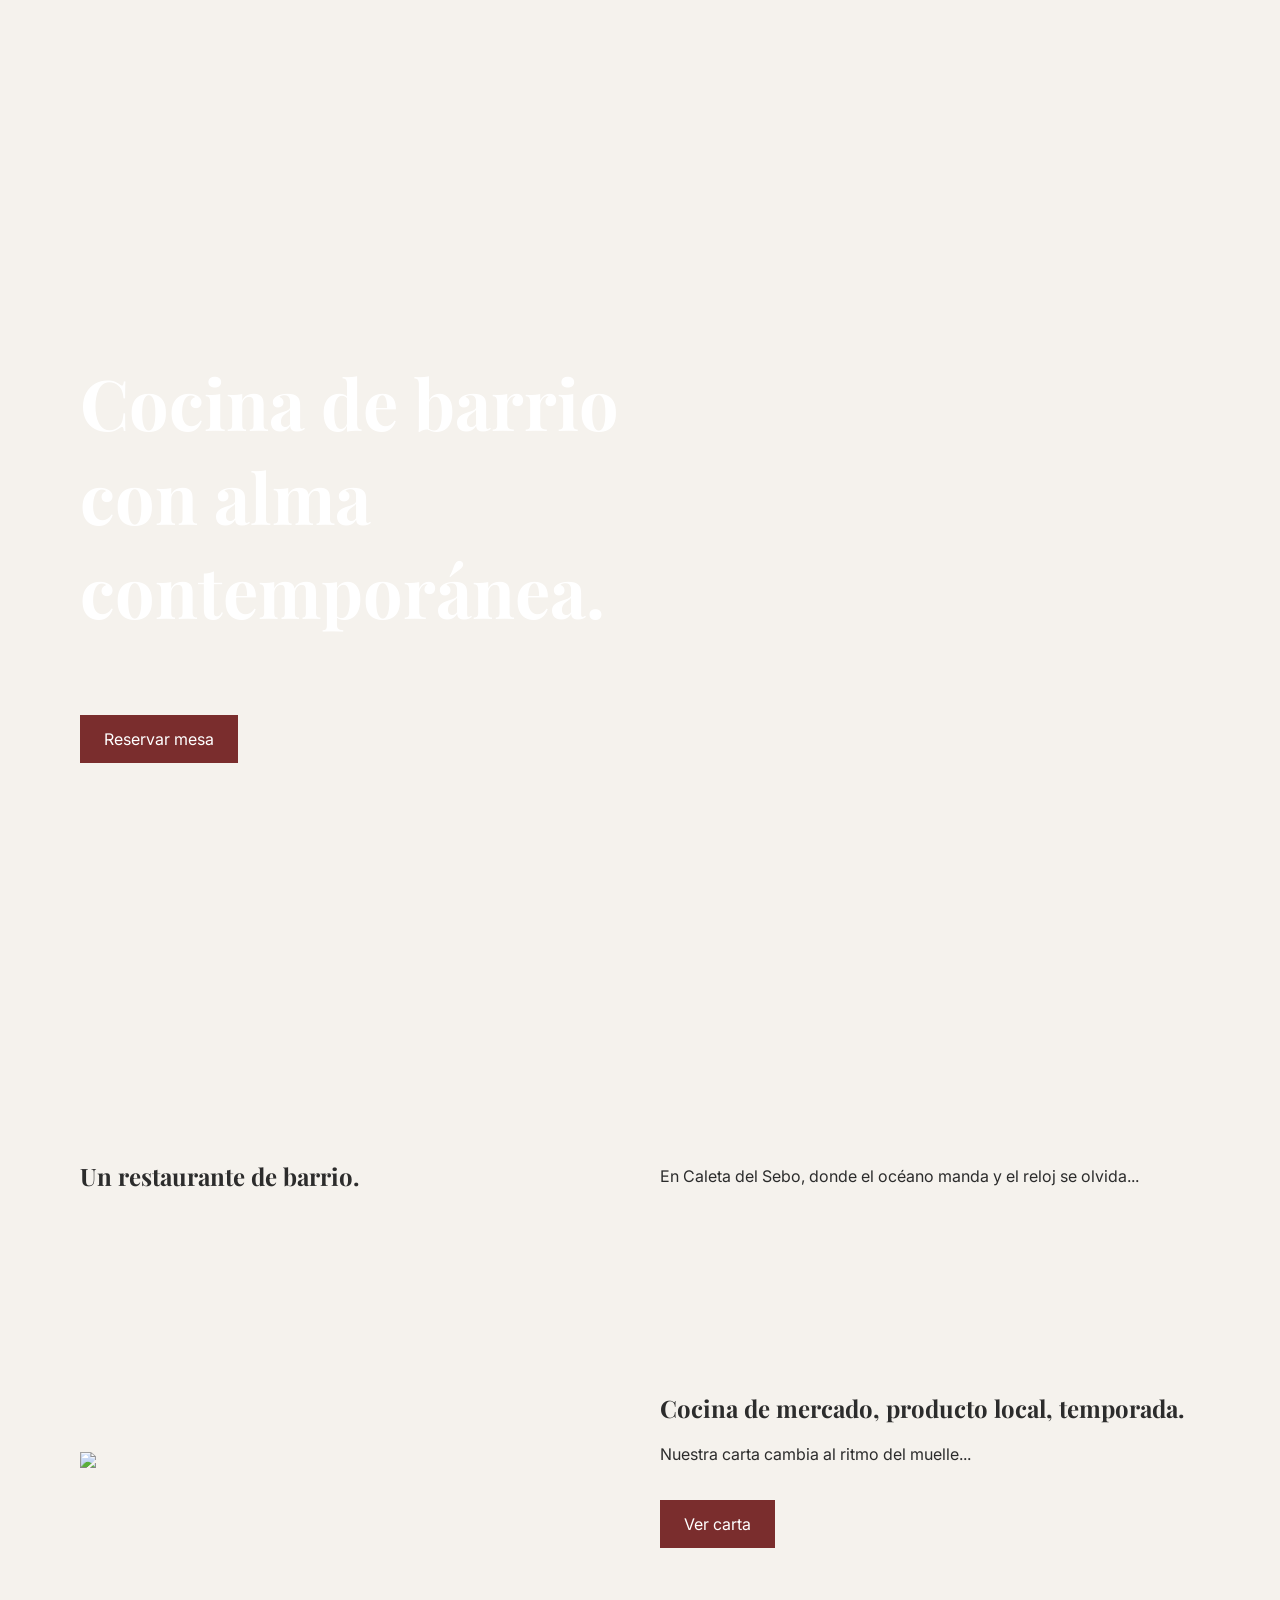
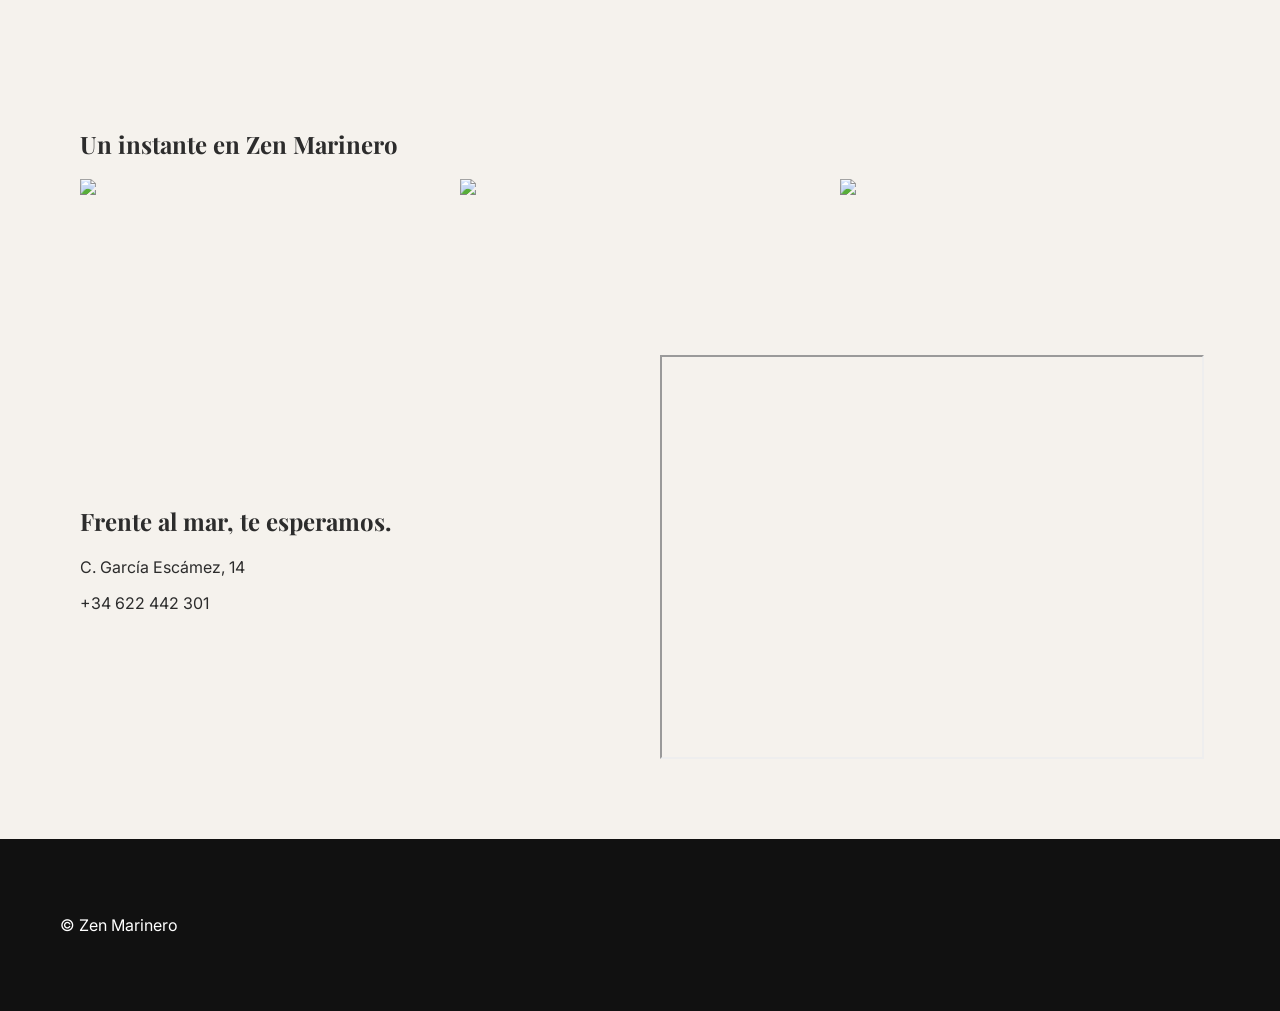
==== index.html @ 4d09ba1e "Web Zen Marinero - versión HTML final" ====
<!DOCTYPE html>
<html lang="es">
<head>
<meta charset="UTF-8">
<meta name="viewport" content="width=device-width, initial-scale=1.0">
<title>Zen Marinero</title>

<link href="https://fonts.googleapis.com/css2?family=Playfair+Display:wght@400;600&family=Inter:wght@300;400&display=swap" rel="stylesheet">

<style>
body {
    margin: 0;
    font-family: 'Inter', sans-serif;
    color: #2c2c2c;
    background: #f5f2ed;
}

h1, h2 {
    font-family: 'Playfair Display', serif;
}

.hero {
    height: 100vh;
    background: url('https://images.unsplash.com/photo-1555992336-03a23c6d02a7') center/cover;
    display: flex;
    align-items: center;
    padding: 80px;
    color: white;
}

.hero h1 {
    font-size: 70px;
    max-width: 600px;
}

.section {
    padding: 80px;
}

.split {
    display: grid;
    grid-template-columns: 1fr 1fr;
    gap: 40px;
    align-items: center;
}

.button {
    background: #7a2d2d;
    color: white;
    padding: 14px 24px;
    text-decoration: none;
    display: inline-block;
    margin-top: 20px;
}

.gallery {
    display: grid;
    grid-template-columns: repeat(3, 1fr);
    gap: 20px;
}

.gallery img {
    width: 100%;
}

.footer {
    background: #111;
    color: white;
    padding: 60px;
}
</style>

</head>

<body>

<!-- HERO -->
<section class="hero">
    <div>
        <h1>Cocina de barrio con alma contemporánea.</h1>
        <a href="#" class="button">Reservar mesa</a>
    </div>
</section>

<!-- SOMOS -->
<section class="section split">
    <div>
        <h2>Un restaurante de barrio.</h2>
    </div>
    <div>
        <p>En Caleta del Sebo, donde el océano manda y el reloj se olvida...</p>
    </div>
</section>

<!-- CARTA -->
<section class="section split">
    <img src="https://images.unsplash.com/photo-1544025162-d76694265947">
    <div>
        <h2>Cocina de mercado, producto local, temporada.</h2>
        <p>Nuestra carta cambia al ritmo del muelle...</p>
        <a href="#" class="button">Ver carta</a>
    </div>
</section>

<!-- GALERÍA -->
<section class="section">
    <h2>Un instante en Zen Marinero</h2>
    <div class="gallery">
        <img src="https://images.unsplash.com/photo-1546069901-ba9599a7e63c">
        <img src="https://images.unsplash.com/photo-1504674900247-0877df9cc836">
        <img src="https://images.unsplash.com/photo-1499028344343-cd173ffc68a9">
    </div>
</section>

<!-- CONTACTO -->
<section class="section split">
    <div>
        <h2>Frente al mar, te esperamos.</h2>
        <p>C. García Escámez, 14</p>
        <p>+34 622 442 301</p>
    </div>
    <iframe 
        src="https://maps.google.com/maps?q=caleta%20del%20sebo&t=&z=13&ie=UTF8&iwloc=&output=embed" 
        width="100%" height="400">
    </iframe>
</section>

<!-- FOOTER -->
<footer class="footer">
    <p>© Zen Marinero</p>
</footer>

</body>
</html>
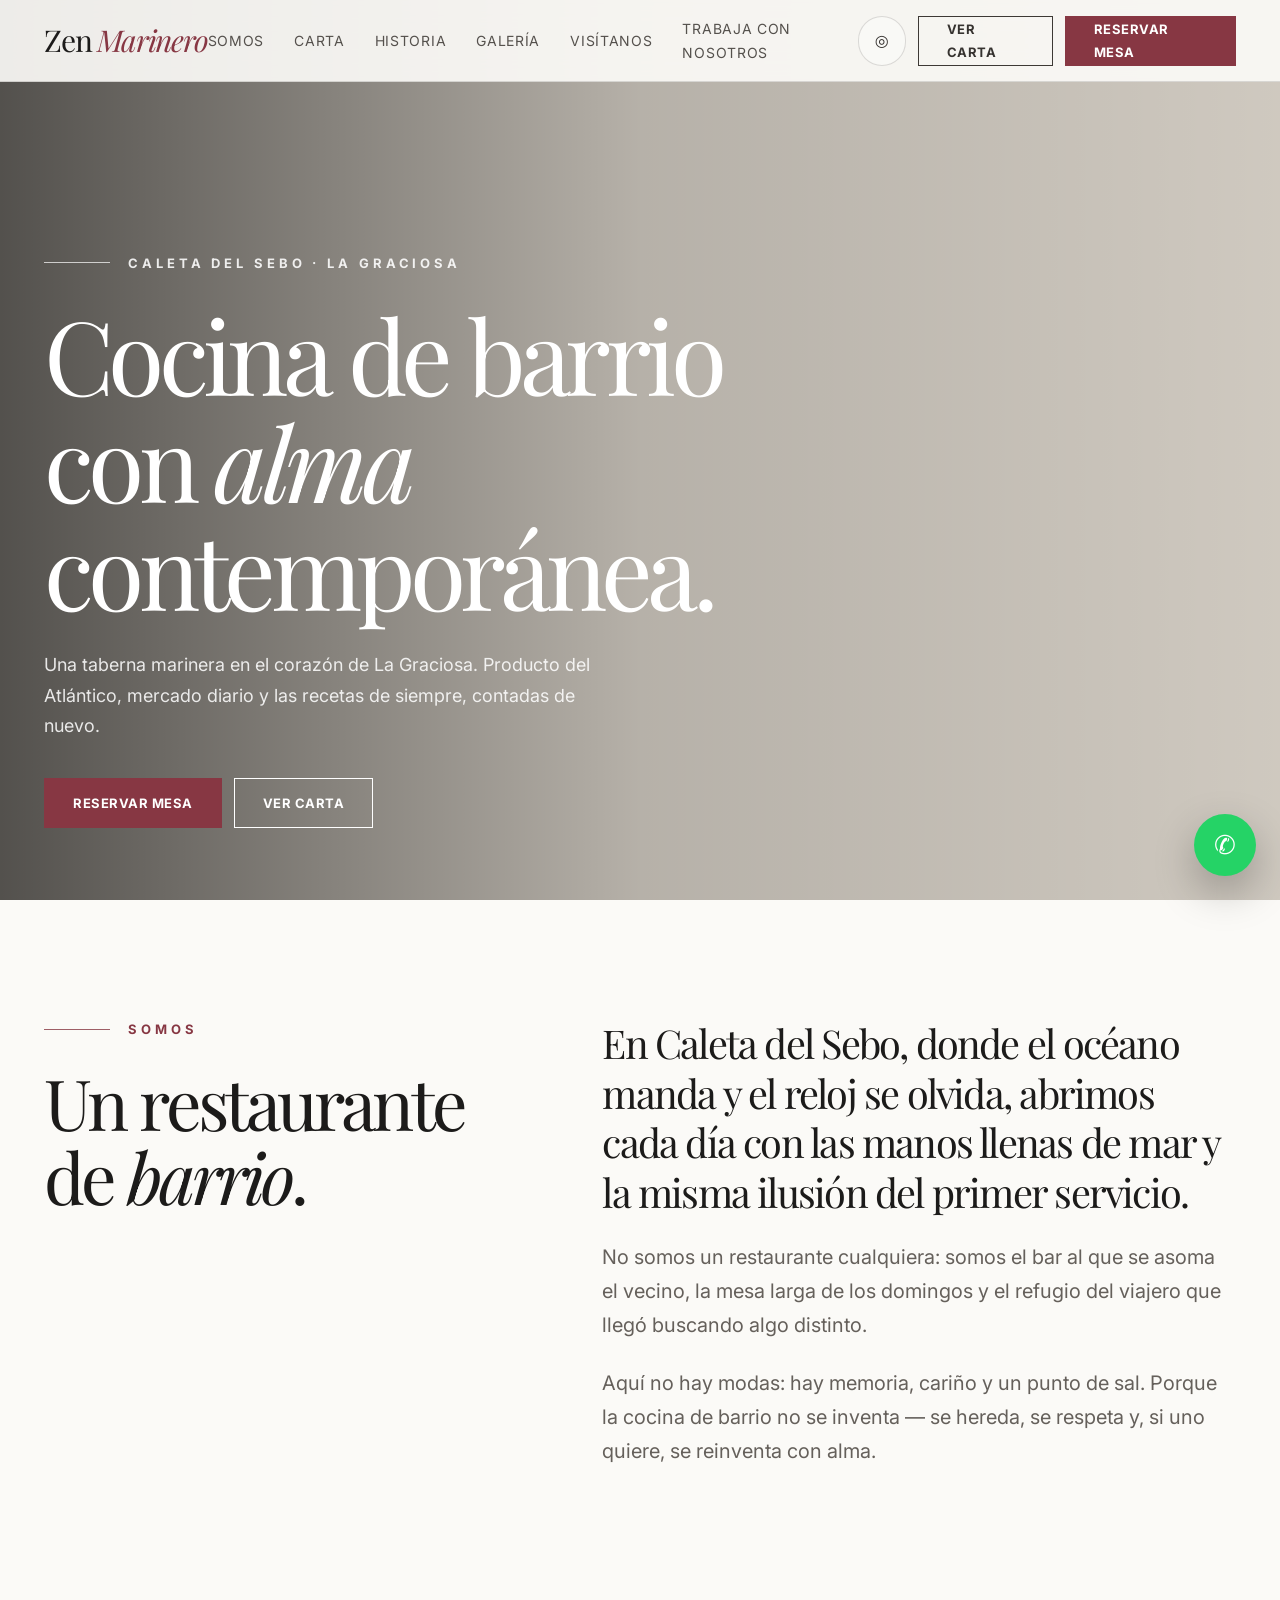
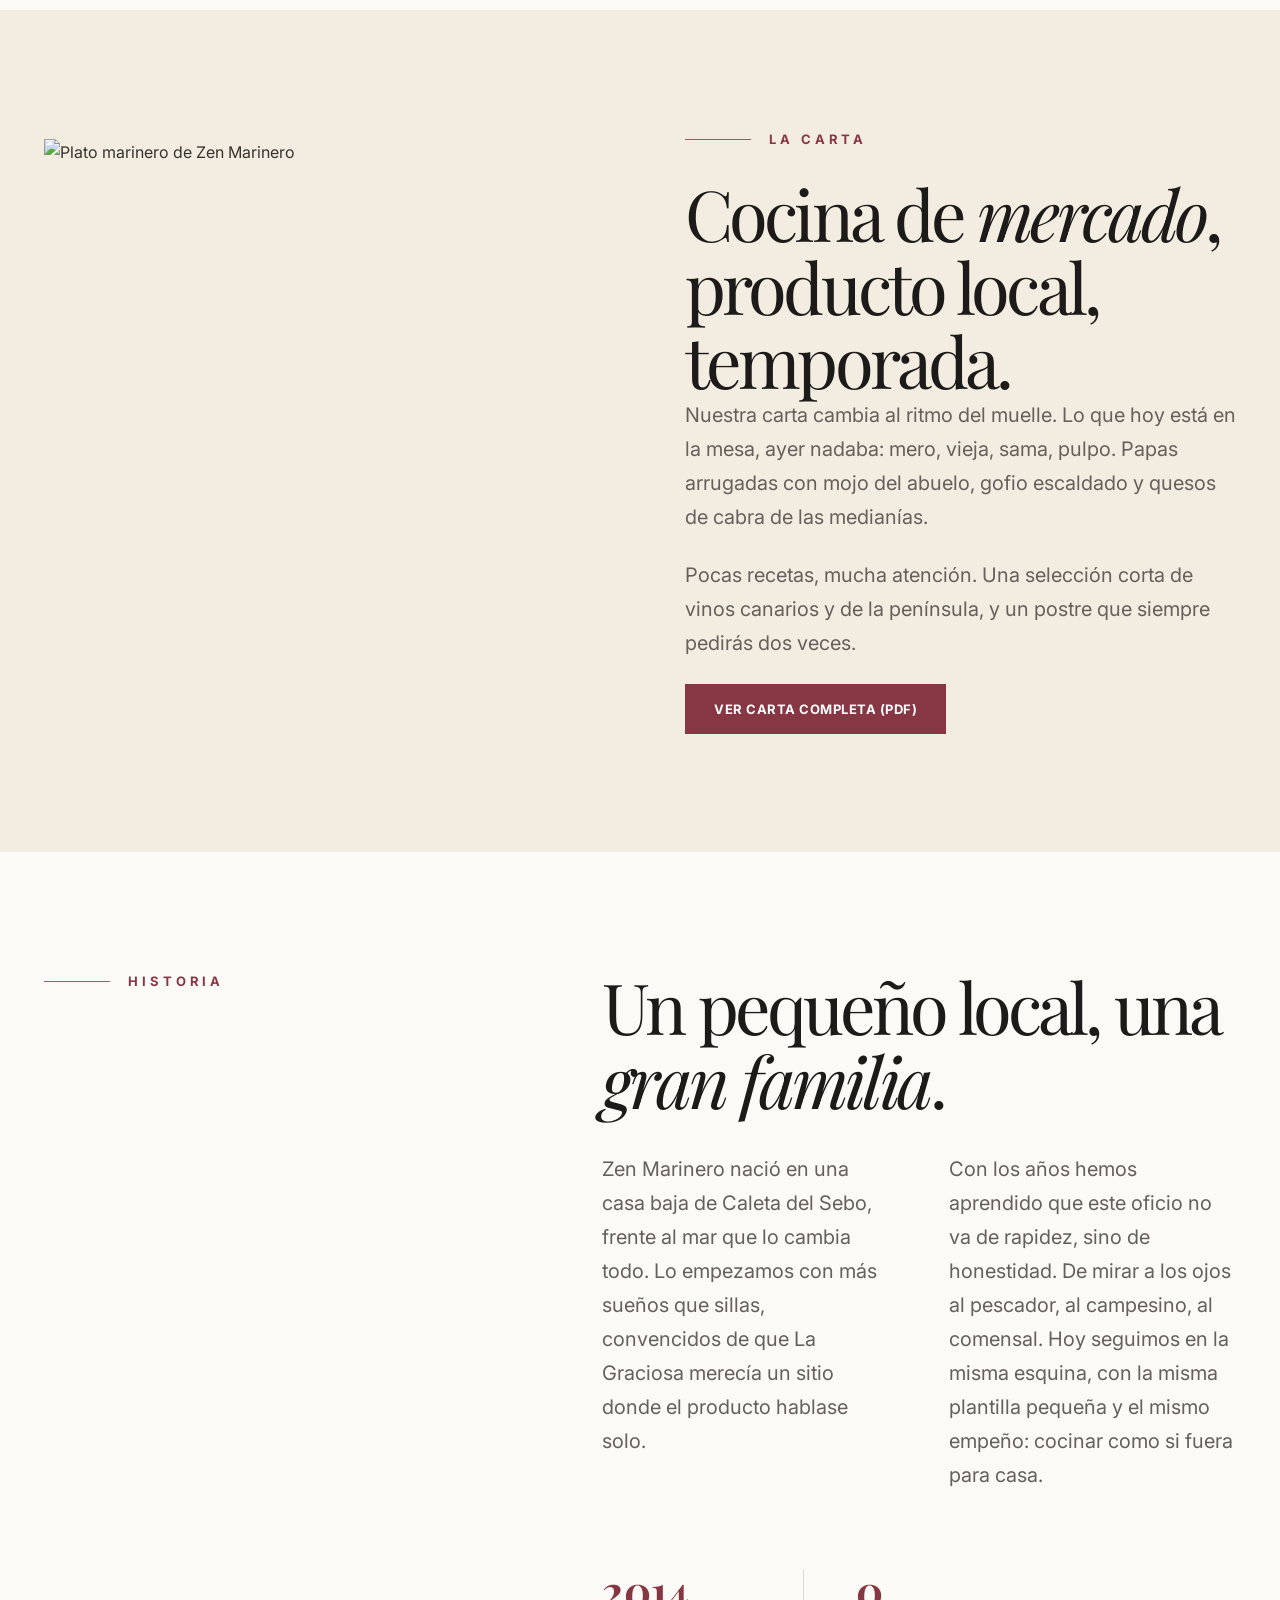
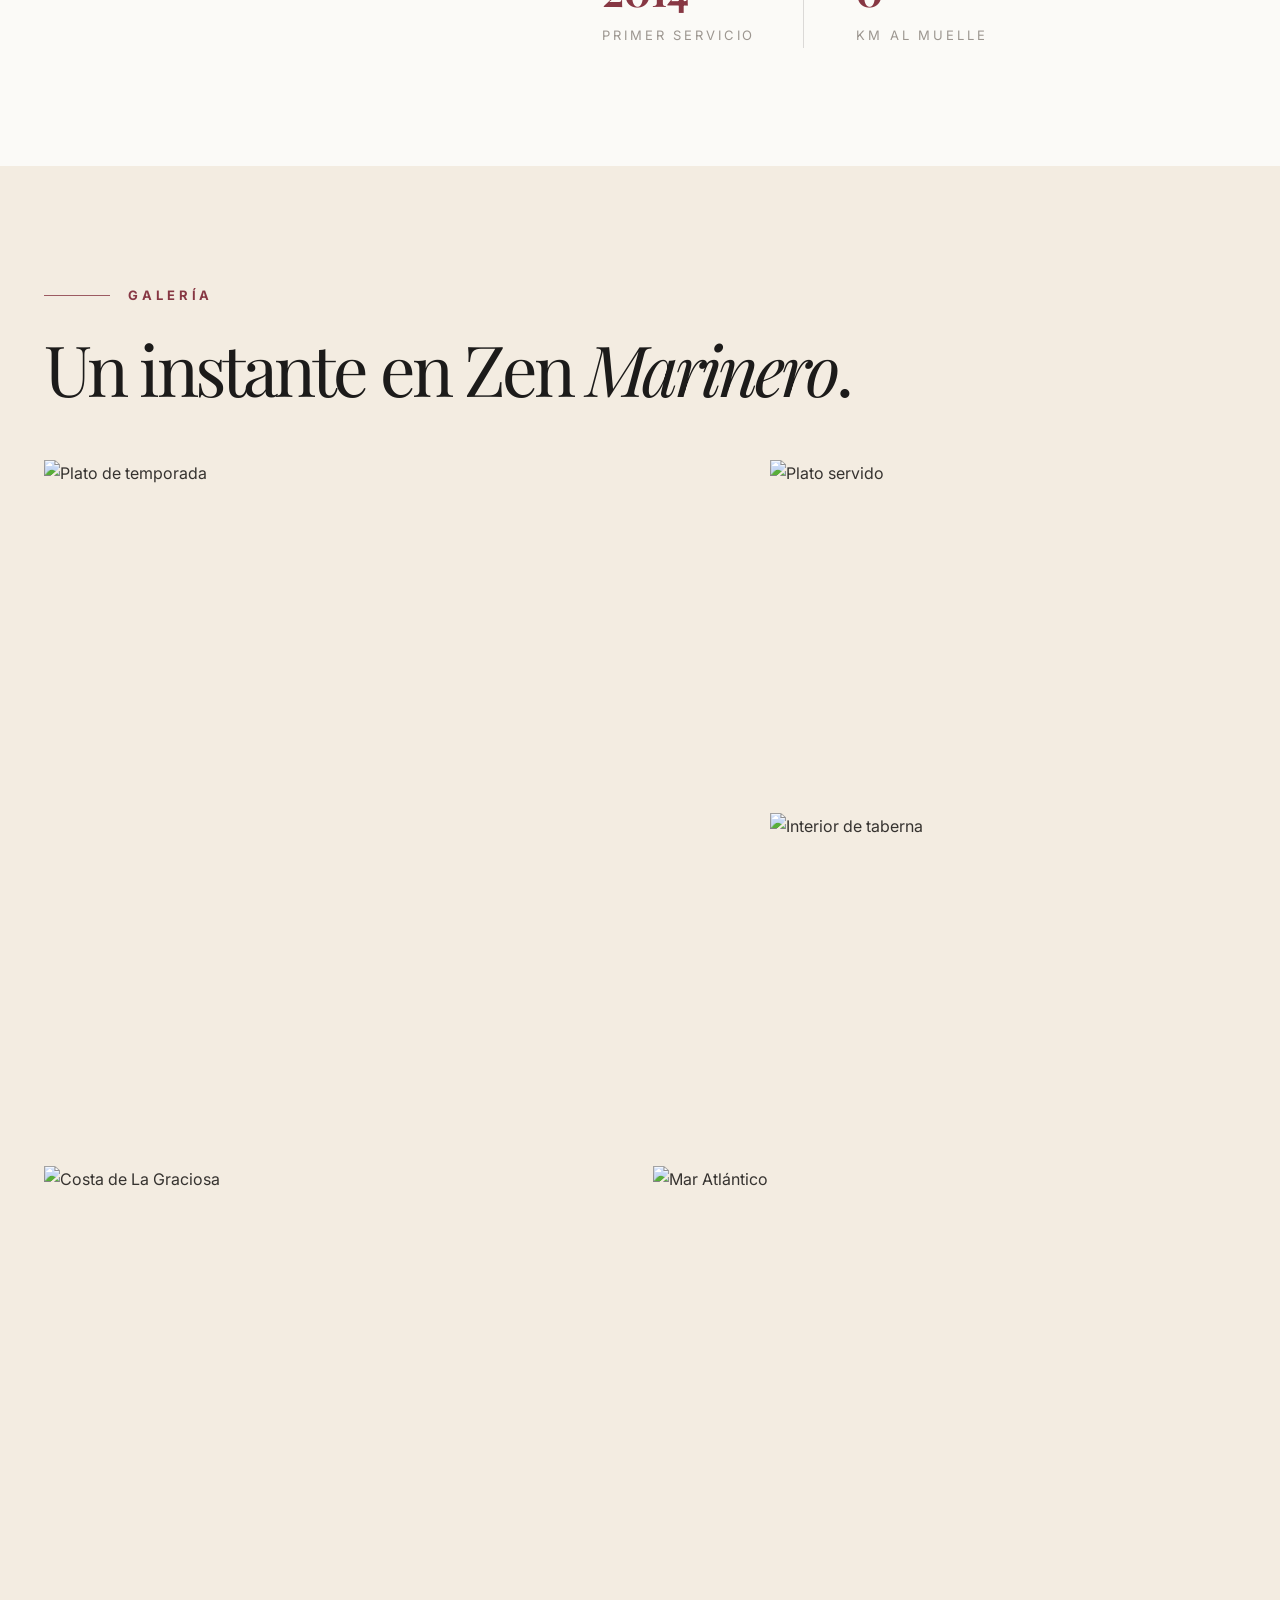
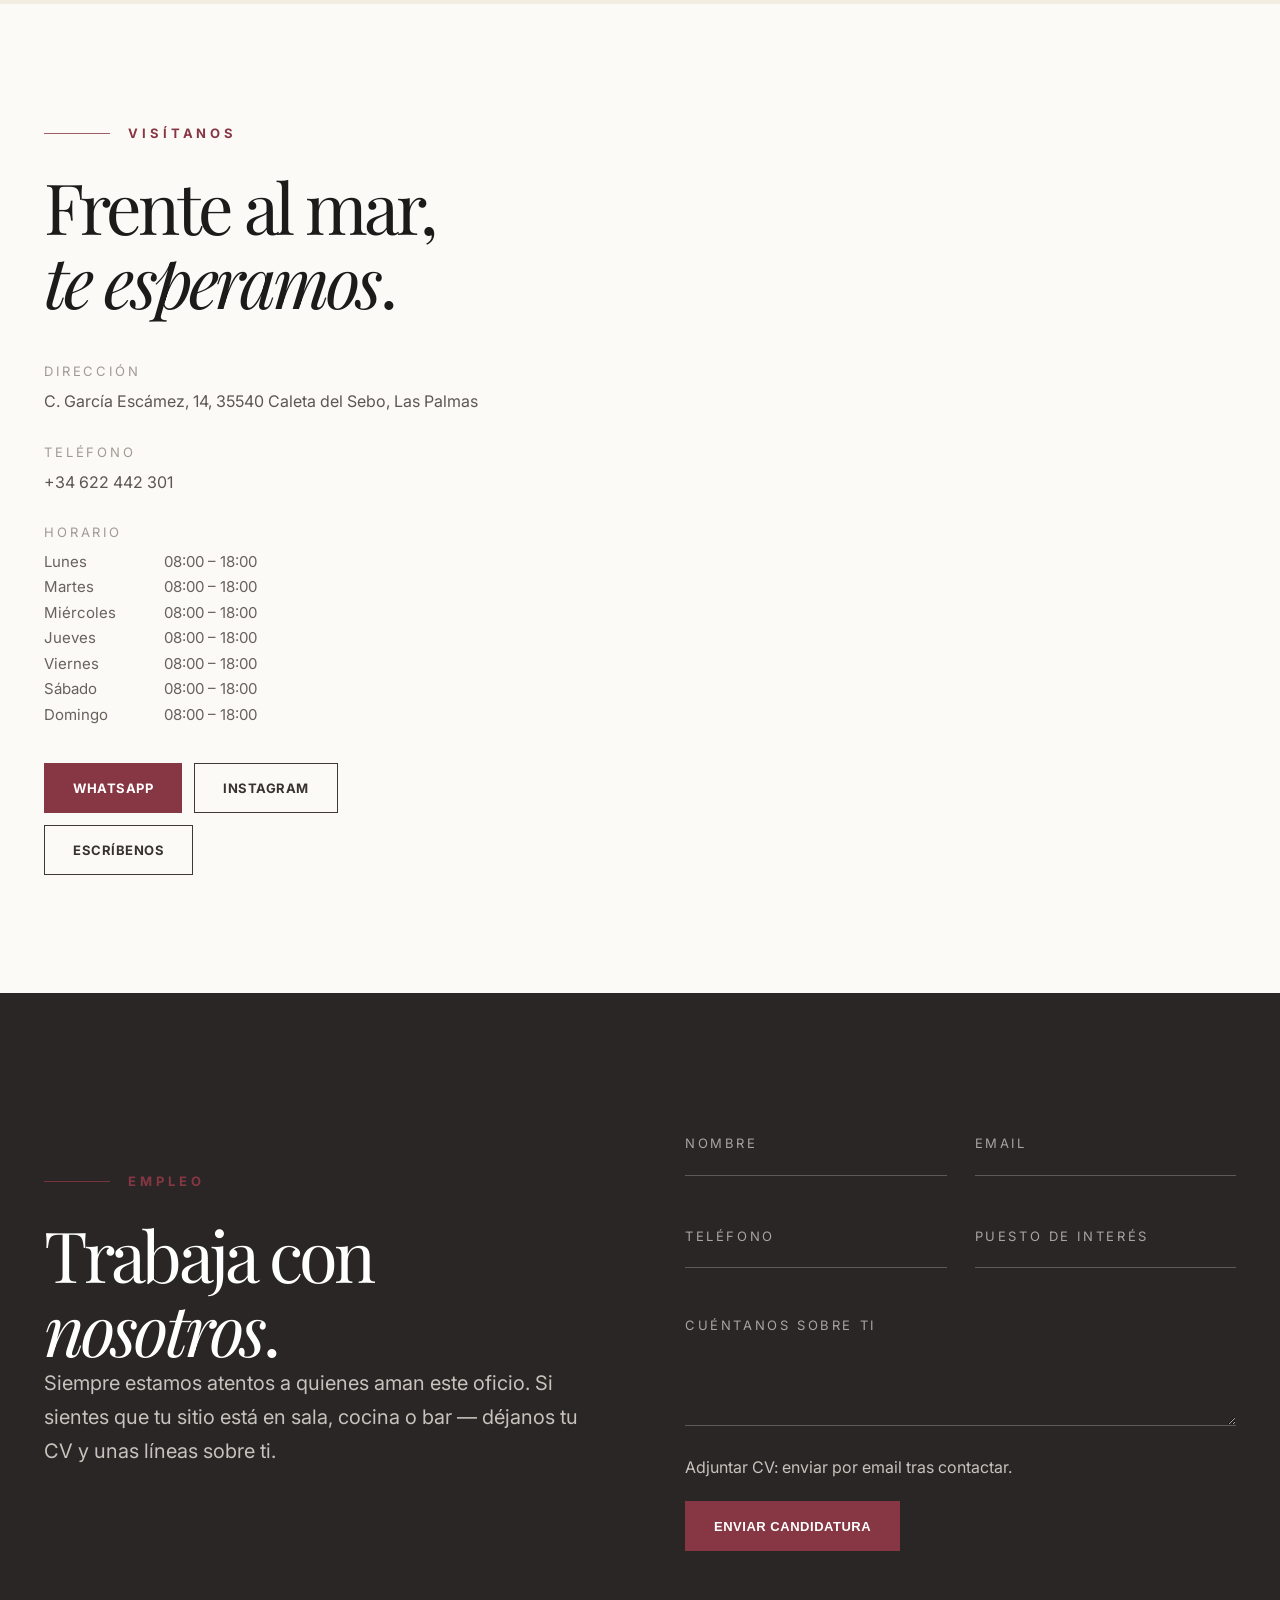
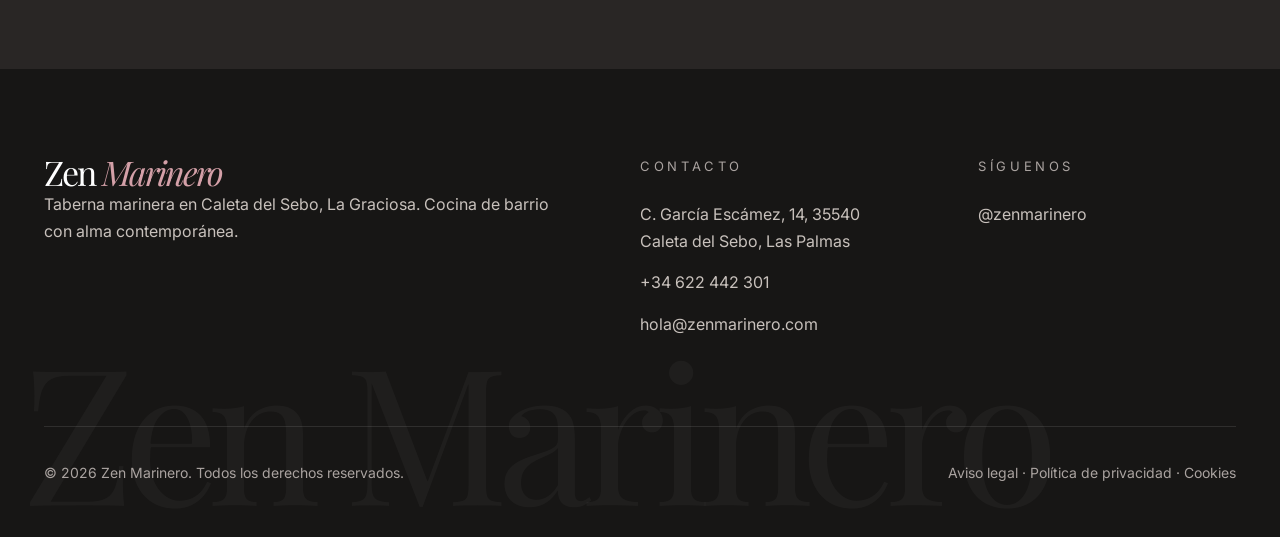
==== commit 9773f547: "Mejorar diseño Zen Marinero" ====
--- a/index.html
+++ b/index.html
@@ -1,134 +1,665 @@
 <!DOCTYPE html>
 <html lang="es">
 <head>
-<meta charset="UTF-8">
-<meta name="viewport" content="width=device-width, initial-scale=1.0">
-<title>Zen Marinero</title>
-
-<link href="https://fonts.googleapis.com/css2?family=Playfair+Display:wght@400;600&family=Inter:wght@300;400&display=swap" rel="stylesheet">
-
-<style>
-body {
-    margin: 0;
-    font-family: 'Inter', sans-serif;
-    color: #2c2c2c;
-    background: #f5f2ed;
-}
-
-h1, h2 {
-    font-family: 'Playfair Display', serif;
-}
-
-.hero {
-    height: 100vh;
-    background: url('https://images.unsplash.com/photo-1555992336-03a23c6d02a7') center/cover;
-    display: flex;
-    align-items: center;
-    padding: 80px;
-    color: white;
-}
-
-.hero h1 {
-    font-size: 70px;
-    max-width: 600px;
-}
-
-.section {
-    padding: 80px;
-}
-
-.split {
-    display: grid;
-    grid-template-columns: 1fr 1fr;
-    gap: 40px;
-    align-items: center;
-}
-
-.button {
-    background: #7a2d2d;
-    color: white;
-    padding: 14px 24px;
-    text-decoration: none;
-    display: inline-block;
-    margin-top: 20px;
-}
-
-.gallery {
-    display: grid;
-    grid-template-columns: repeat(3, 1fr);
-    gap: 20px;
-}
-
-.gallery img {
-    width: 100%;
-}
-
-.footer {
-    background: #111;
-    color: white;
-    padding: 60px;
-}
-</style>
-
+  <meta charset="UTF-8" />
+  <meta name="viewport" content="width=device-width, initial-scale=1.0" />
+  <title>Zen Marinero | Taberna marinera en La Graciosa</title>
+  <meta name="description" content="Zen Marinero, taberna marinera en Caleta del Sebo, La Graciosa. Cocina de barrio, producto local y alma contemporánea." />
+
+  <link rel="preconnect" href="https://fonts.googleapis.com">
+  <link rel="preconnect" href="https://fonts.gstatic.com" crossorigin>
+  <link href="https://fonts.googleapis.com/css2?family=Inter:wght@300;400;500;600;700&family=Playfair+Display:ital,wght@0,400;0,500;0,600;1,400;1,500&display=swap" rel="stylesheet">
+
+  <style>
+    :root {
+      --cream: #f3ece1;
+      --paper: #fbfaf7;
+      --dark: #1c1b1a;
+      --text: #363330;
+      --muted: #77716d;
+      --wine: #873743;
+      --wine-dark: #6f2934;
+      --line: rgba(54, 51, 48, 0.16);
+    }
+
+    * { box-sizing: border-box; }
+
+    html { scroll-behavior: smooth; }
+
+    body {
+      margin: 0;
+      background: var(--cream);
+      color: var(--text);
+      font-family: Inter, system-ui, -apple-system, BlinkMacSystemFont, "Segoe UI", sans-serif;
+      line-height: 1.7;
+    }
+
+    img { max-width: 100%; display: block; }
+    a { color: inherit; text-decoration: none; }
+
+    .nav {
+      position: fixed;
+      top: 0;
+      left: 0;
+      right: 0;
+      z-index: 50;
+      height: 82px;
+      display: flex;
+      align-items: center;
+      justify-content: space-between;
+      padding: 0 44px;
+      background: rgba(251, 250, 247, 0.92);
+      backdrop-filter: blur(14px);
+      border-bottom: 1px solid var(--line);
+    }
+
+    .logo {
+      font-family: "Playfair Display", serif;
+      font-size: 30px;
+      letter-spacing: -0.04em;
+      color: var(--dark);
+      white-space: nowrap;
+    }
+
+    .logo em { color: var(--wine); font-style: italic; }
+
+    .menu {
+      display: flex;
+      align-items: center;
+      gap: 30px;
+      font-size: 14px;
+      text-transform: uppercase;
+      letter-spacing: 0.05em;
+      color: #55514d;
+    }
+
+    .menu a:hover { color: var(--wine); }
+
+    .nav-actions {
+      display: flex;
+      align-items: center;
+      gap: 12px;
+    }
+
+    .btn {
+      display: inline-flex;
+      align-items: center;
+      justify-content: center;
+      gap: 10px;
+      min-height: 50px;
+      padding: 0 28px;
+      border: 1px solid var(--wine);
+      background: var(--wine);
+      color: white;
+      text-transform: uppercase;
+      letter-spacing: 0.04em;
+      font-size: 13px;
+      font-weight: 700;
+      cursor: pointer;
+      transition: 0.25s ease;
+    }
+
+    .btn:hover { background: var(--wine-dark); transform: translateY(-1px); }
+
+    .btn.outline {
+      background: transparent;
+      color: var(--text);
+      border-color: #3d3935;
+    }
+
+    .btn.outline:hover {
+      background: var(--dark);
+      color: white;
+    }
+
+    .icon-btn {
+      width: 50px;
+      height: 50px;
+      border-radius: 999px;
+      border: 1px solid var(--line);
+      display: inline-flex;
+      align-items: center;
+      justify-content: center;
+      background: rgba(255,255,255,.35);
+    }
+
+    .hero {
+      min-height: 100vh;
+      display: flex;
+      align-items: flex-end;
+      padding: 150px 44px 72px;
+      color: white;
+      position: relative;
+      overflow: hidden;
+      background:
+        linear-gradient(90deg, rgba(0,0,0,.66), rgba(0,0,0,.25), rgba(0,0,0,.15)),
+        url("https://images.unsplash.com/photo-1514933651103-005eec06c04b?auto=format&fit=crop&w=2200&q=85") center/cover;
+    }
+
+    .hero-content { max-width: 820px; position: relative; z-index: 2; }
+
+    .eyebrow {
+      display: flex;
+      align-items: center;
+      gap: 18px;
+      color: var(--wine);
+      font-size: 13px;
+      font-weight: 700;
+      letter-spacing: 0.3em;
+      text-transform: uppercase;
+      margin-bottom: 26px;
+    }
+
+    .eyebrow.white { color: rgba(255,255,255,.88); }
+
+    .eyebrow::before {
+      content: "";
+      width: 66px;
+      height: 1px;
+      background: currentColor;
+      opacity: .8;
+    }
+
+    h1, h2, h3 {
+      font-family: "Playfair Display", serif;
+      font-weight: 400;
+      line-height: 1.05;
+      color: var(--dark);
+      letter-spacing: -0.055em;
+      margin: 0;
+    }
+
+    .hero h1 {
+      color: white;
+      font-size: clamp(58px, 8vw, 132px);
+      max-width: 760px;
+      margin-bottom: 28px;
+    }
+
+    h1 em, h2 em { font-style: italic; }
+
+    .hero p {
+      max-width: 580px;
+      font-size: 18px;
+      color: rgba(255,255,255,.86);
+      margin: 0 0 34px;
+    }
+
+    .section {
+      padding: 118px 44px;
+      background: var(--paper);
+    }
+
+    .section.alt { background: var(--cream); }
+
+    .container {
+      max-width: 1460px;
+      margin: 0 auto;
+    }
+
+    .two-col {
+      display: grid;
+      grid-template-columns: 0.85fr 1.15fr;
+      gap: 90px;
+      align-items: start;
+    }
+
+    .two-col.equal { grid-template-columns: 1fr 1fr; align-items: center; }
+
+    .title-xl {
+      font-size: clamp(56px, 5.5vw, 96px);
+    }
+
+    .lead {
+      font-size: clamp(28px, 3.1vw, 54px);
+      font-family: "Playfair Display", serif;
+      line-height: 1.25;
+      color: var(--dark);
+      letter-spacing: -0.045em;
+      margin-bottom: 32px;
+    }
+
+    .copy {
+      font-size: 20px;
+      color: #65605b;
+      max-width: 760px;
+    }
+
+    .copy p { margin: 0 0 24px; }
+
+    .image-card {
+      aspect-ratio: 1 / 1.06;
+      object-fit: cover;
+      width: 100%;
+    }
+
+    .stats {
+      display: flex;
+      gap: 52px;
+      margin-top: 70px;
+    }
+
+    .stat {
+      min-width: 140px;
+      border-right: 1px solid var(--line);
+      padding-right: 48px;
+    }
+
+    .stat:last-child { border-right: 0; }
+
+    .stat strong {
+      display: block;
+      font-family: "Playfair Display", serif;
+      font-size: 42px;
+      color: var(--wine);
+      line-height: 1;
+      margin-bottom: 10px;
+    }
+
+    .stat span {
+      text-transform: uppercase;
+      letter-spacing: .22em;
+      font-size: 13px;
+      color: #9c9690;
+    }
+
+    .gallery-grid {
+      display: grid;
+      grid-template-columns: 1.2fr .8fr;
+      gap: 26px;
+      margin-top: 54px;
+    }
+
+    .gallery-side {
+      display: grid;
+      gap: 26px;
+    }
+
+    .gallery-grid img {
+      width: 100%;
+      height: 100%;
+      object-fit: cover;
+      min-height: 280px;
+    }
+
+    .gallery-grid .large { min-height: 680px; }
+
+    .wide-gallery {
+      display: grid;
+      grid-template-columns: 1fr 1fr;
+      gap: 26px;
+      margin-top: 26px;
+    }
+
+    .wide-gallery img {
+      height: 320px;
+      width: 100%;
+      object-fit: cover;
+    }
+
+    .visit-grid {
+      display: grid;
+      grid-template-columns: .8fr 1.2fr;
+      gap: 70px;
+      align-items: center;
+    }
+
+    .info-list {
+      margin-top: 42px;
+      display: grid;
+      gap: 25px;
+    }
+
+    .info-item .label {
+      display: block;
+      color: #a19a94;
+      font-size: 13px;
+      letter-spacing: .22em;
+      text-transform: uppercase;
+      margin-bottom: 6px;
+    }
+
+    .info-item p { margin: 0; color: #5c5752; }
+
+    .hours {
+      display: grid;
+      grid-template-columns: 120px 1fr;
+      max-width: 280px;
+      color: #68625d;
+      font-size: 15px;
+    }
+
+    .map {
+      width: 100%;
+      height: 620px;
+      border: 0;
+      filter: saturate(.85);
+    }
+
+    .contact-buttons {
+      display: flex;
+      flex-wrap: wrap;
+      gap: 12px;
+      margin-top: 36px;
+    }
+
+    .job-section {
+      background: #292625;
+      color: white;
+    }
+
+    .job-section h2 { color: white; }
+    .job-section .copy { color: #c8c1bc; }
+
+    form {
+      display: grid;
+      grid-template-columns: 1fr 1fr;
+      gap: 28px;
+    }
+
+    input, textarea {
+      width: 100%;
+      border: 0;
+      border-bottom: 1px solid rgba(255,255,255,.24);
+      padding: 18px 0;
+      background: transparent;
+      color: white;
+      font: inherit;
+      outline: none;
+    }
+
+    textarea { min-height: 130px; grid-column: span 2; resize: vertical; }
+
+    input::placeholder, textarea::placeholder {
+      color: #aaa3a0;
+      text-transform: uppercase;
+      letter-spacing: .2em;
+      font-size: 13px;
+    }
+
+    .form-footer {
+      grid-column: span 2;
+      display: flex;
+      gap: 20px;
+      align-items: center;
+      flex-wrap: wrap;
+    }
+
+    .footer {
+      position: relative;
+      overflow: hidden;
+      background: #171615;
+      color: white;
+      padding: 86px 44px 52px;
+    }
+
+    .footer::before {
+      content: "Zen Marinero";
+      position: absolute;
+      left: 22px;
+      bottom: -52px;
+      font-family: "Playfair Display", serif;
+      font-size: 190px;
+      color: rgba(255,255,255,.035);
+      white-space: nowrap;
+      letter-spacing: -0.06em;
+    }
+
+    .footer-grid {
+      position: relative;
+      z-index: 1;
+      display: grid;
+      grid-template-columns: 1.2fr .6fr .6fr;
+      gap: 80px;
+    }
+
+    .footer h3 {
+      color: white;
+      font-size: 34px;
+    }
+
+    .footer h3 em { color: #d4a0a8; font-style: italic; }
+
+    .footer-title {
+      letter-spacing: .28em;
+      text-transform: uppercase;
+      color: #aaa3a0;
+      font-size: 13px;
+      margin-bottom: 24px;
+    }
+
+    .footer p { color: #c8c1bc; margin: 0 0 14px; }
+
+    .legal {
+      position: relative;
+      z-index: 1;
+      border-top: 1px solid rgba(255,255,255,.1);
+      margin-top: 74px;
+      padding-top: 34px;
+      color: #aaa3a0;
+      font-size: 14px;
+      display: flex;
+      justify-content: space-between;
+      gap: 20px;
+      flex-wrap: wrap;
+    }
+
+    .whatsapp-float {
+      position: fixed;
+      right: 24px;
+      bottom: 24px;
+      z-index: 60;
+      width: 62px;
+      height: 62px;
+      border-radius: 999px;
+      background: #25d366;
+      color: white;
+      display: grid;
+      place-items: center;
+      font-size: 26px;
+      box-shadow: 0 16px 40px rgba(0,0,0,.25);
+    }
+
+    @media (max-width: 1100px) {
+      .menu { display: none; }
+      .nav { padding: 0 22px; }
+      .hero { padding: 130px 24px 60px; }
+      .section { padding: 84px 24px; }
+      .two-col, .two-col.equal, .visit-grid, .footer-grid { grid-template-columns: 1fr; gap: 48px; }
+      .gallery-grid, .wide-gallery { grid-template-columns: 1fr; }
+      .gallery-grid .large { min-height: 420px; }
+      .map { height: 420px; }
+    }
+
+    @media (max-width: 720px) {
+      .nav-actions .outline, .nav-actions .icon-btn { display: none; }
+      .logo { font-size: 25px; }
+      .hero h1 { font-size: 56px; }
+      .title-xl { font-size: 50px; }
+      .lead { font-size: 34px; }
+      .stats { flex-direction: column; gap: 24px; }
+      .stat { border-right: 0; border-bottom: 1px solid var(--line); padding-bottom: 24px; }
+      form { grid-template-columns: 1fr; }
+      textarea, .form-footer { grid-column: span 1; }
+      .footer::before { font-size: 88px; bottom: -20px; }
+      .btn { width: 100%; }
+    }
+  </style>
 </head>
 
 <body>
-
-<!-- HERO -->
-<section class="hero">
-    <div>
-        <h1>Cocina de barrio con alma contemporánea.</h1>
-        <a href="#" class="button">Reservar mesa</a>
+  <header class="nav">
+    <a href="#inicio" class="logo">Zen <em>Marinero</em></a>
+    <nav class="menu">
+      <a href="#somos">Somos</a>
+      <a href="#carta">Carta</a>
+      <a href="#historia">Historia</a>
+      <a href="#galeria">Galería</a>
+      <a href="#visitanos">Visítanos</a>
+      <a href="#empleo">Trabaja con nosotros</a>
+    </nav>
+    <div class="nav-actions">
+      <a class="icon-btn" href="https://instagram.com/zenmarinero" target="_blank" aria-label="Instagram">◎</a>
+      <a class="btn outline" href="#carta">Ver carta</a>
+      <a class="btn" href="https://wa.me/34622442301" target="_blank">Reservar mesa</a>
     </div>
-</section>
-
-<!-- SOMOS -->
-<section class="section split">
-    <div>
-        <h2>Un restaurante de barrio.</h2>
+  </header>
+
+  <main>
+    <section id="inicio" class="hero">
+      <div class="hero-content">
+        <div class="eyebrow white">Caleta del Sebo · La Graciosa</div>
+        <h1>Cocina de barrio con <em>alma</em> contemporánea.</h1>
+        <p>Una taberna marinera en el corazón de La Graciosa. Producto del Atlántico, mercado diario y las recetas de siempre, contadas de nuevo.</p>
+        <div class="contact-buttons">
+          <a class="btn" href="https://wa.me/34622442301" target="_blank">Reservar mesa</a>
+          <a class="btn outline" style="color:white;border-color:white" href="#carta">Ver carta</a>
+        </div>
+      </div>
+    </section>
+
+    <section id="somos" class="section">
+      <div class="container two-col">
+        <div>
+          <div class="eyebrow">Somos</div>
+          <h2 class="title-xl">Un restaurante de <em>barrio</em>.</h2>
+        </div>
+        <div class="copy">
+          <p class="lead">En Caleta del Sebo, donde el océano manda y el reloj se olvida, abrimos cada día con las manos llenas de mar y la misma ilusión del primer servicio.</p>
+          <p>No somos un restaurante cualquiera: somos el bar al que se asoma el vecino, la mesa larga de los domingos y el refugio del viajero que llegó buscando algo distinto.</p>
+          <p>Aquí no hay modas: hay memoria, cariño y un punto de sal. Porque la cocina de barrio no se inventa — se hereda, se respeta y, si uno quiere, se reinventa con alma.</p>
+        </div>
+      </div>
+    </section>
+
+    <section id="carta" class="section alt">
+      <div class="container two-col equal">
+        <img class="image-card" src="https://images.unsplash.com/photo-1625944230945-1b7dd3b949ab?auto=format&fit=crop&w=1400&q=85" alt="Plato marinero de Zen Marinero">
+        <div>
+          <div class="eyebrow">La carta</div>
+          <h2 class="title-xl">Cocina de <em>mercado</em>, producto local, temporada.</h2>
+          <div class="copy">
+            <p>Nuestra carta cambia al ritmo del muelle. Lo que hoy está en la mesa, ayer nadaba: mero, vieja, sama, pulpo. Papas arrugadas con mojo del abuelo, gofio escaldado y quesos de cabra de las medianías.</p>
+            <p>Pocas recetas, mucha atención. Una selección corta de vinos canarios y de la península, y un postre que siempre pedirás dos veces.</p>
+          </div>
+          <a class="btn" href="#" target="_blank">Ver carta completa (PDF)</a>
+        </div>
+      </div>
+    </section>
+
+    <section id="historia" class="section">
+      <div class="container two-col">
+        <div>
+          <div class="eyebrow">Historia</div>
+        </div>
+        <div>
+          <h2 class="title-xl">Un pequeño local, una <em>gran familia</em>.</h2>
+          <div class="copy" style="columns:2; column-gap:60px; margin-top:34px;">
+            <p>Zen Marinero nació en una casa baja de Caleta del Sebo, frente al mar que lo cambia todo. Lo empezamos con más sueños que sillas, convencidos de que La Graciosa merecía un sitio donde el producto hablase solo.</p>
+            <p>Con los años hemos aprendido que este oficio no va de rapidez, sino de honestidad. De mirar a los ojos al pescador, al campesino, al comensal. Hoy seguimos en la misma esquina, con la misma plantilla pequeña y el mismo empeño: cocinar como si fuera para casa.</p>
+          </div>
+          <div class="stats">
+            <div class="stat"><strong>2014</strong><span>Primer servicio</span></div>
+            <div class="stat"><strong>0</strong><span>Km al muelle</span></div>
+          </div>
+        </div>
+      </div>
+    </section>
+
+    <section id="galeria" class="section alt">
+      <div class="container">
+        <div class="eyebrow">Galería</div>
+        <h2 class="title-xl">Un instante en Zen <em>Marinero</em>.</h2>
+        <div class="gallery-grid">
+          <img class="large" src="https://images.unsplash.com/photo-1512621776951-a57141f2eefd?auto=format&fit=crop&w=1400&q=85" alt="Plato de temporada">
+          <div class="gallery-side">
+            <img src="https://images.unsplash.com/photo-1543352634-a1c51d9f1fa7?auto=format&fit=crop&w=1200&q=85" alt="Plato servido">
+            <img src="https://images.unsplash.com/photo-1514933651103-005eec06c04b?auto=format&fit=crop&w=1200&q=85" alt="Interior de taberna">
+          </div>
+        </div>
+        <div class="wide-gallery">
+          <img src="https://images.unsplash.com/photo-1500530855697-b586d89ba3ee?auto=format&fit=crop&w=1400&q=85" alt="Costa de La Graciosa">
+          <img src="https://images.unsplash.com/photo-1507525428034-b723cf961d3e?auto=format&fit=crop&w=1400&q=85" alt="Mar Atlántico">
+        </div>
+      </div>
+    </section>
+
+    <section id="visitanos" class="section">
+      <div class="container visit-grid">
+        <div>
+          <div class="eyebrow">Visítanos</div>
+          <h2 class="title-xl">Frente al mar, <em>te esperamos</em>.</h2>
+          <div class="info-list">
+            <div class="info-item">
+              <span class="label">Dirección</span>
+              <p>C. García Escámez, 14, 35540 Caleta del Sebo, Las Palmas</p>
+            </div>
+            <div class="info-item">
+              <span class="label">Teléfono</span>
+              <p>+34 622 442 301</p>
+            </div>
+            <div class="info-item">
+              <span class="label">Horario</span>
+              <div class="hours"><span>Lunes</span><span>08:00 – 18:00</span><span>Martes</span><span>08:00 – 18:00</span><span>Miércoles</span><span>08:00 – 18:00</span><span>Jueves</span><span>08:00 – 18:00</span><span>Viernes</span><span>08:00 – 18:00</span><span>Sábado</span><span>08:00 – 18:00</span><span>Domingo</span><span>08:00 – 18:00</span></div>
+            </div>
+          </div>
+          <div class="contact-buttons">
+            <a class="btn" href="https://wa.me/34622442301" target="_blank">WhatsApp</a>
+            <a class="btn outline" href="https://instagram.com/zenmarinero" target="_blank">Instagram</a>
+            <a class="btn outline" href="mailto:hola@zenmarinero.com">Escríbenos</a>
+          </div>
+        </div>
+        <iframe class="map" title="Mapa Zen Marinero" src="https://maps.google.com/maps?q=C.%20Garc%C3%ADa%20Esc%C3%A1mez%2C%2014%2C%20Caleta%20del%20Sebo&t=&z=15&ie=UTF8&iwloc=&output=embed"></iframe>
+      </div>
+    </section>
+
+    <section id="empleo" class="section job-section">
+      <div class="container two-col equal">
+        <div>
+          <div class="eyebrow">Empleo</div>
+          <h2 class="title-xl">Trabaja con <em>nosotros</em>.</h2>
+          <div class="copy">
+            <p>Siempre estamos atentos a quienes aman este oficio. Si sientes que tu sitio está en sala, cocina o bar — déjanos tu CV y unas líneas sobre ti.</p>
+          </div>
+        </div>
+        <form action="mailto:hola@zenmarinero.com" method="post" enctype="text/plain">
+          <input type="text" name="nombre" placeholder="Nombre" required>
+          <input type="email" name="email" placeholder="Email" required>
+          <input type="tel" name="telefono" placeholder="Teléfono">
+          <input type="text" name="puesto" placeholder="Puesto de interés">
+          <textarea name="mensaje" placeholder="Cuéntanos sobre ti"></textarea>
+          <div class="form-footer">
+            <span style="color:#c8c1bc">Adjuntar CV: enviar por email tras contactar.</span>
+            <button class="btn" type="submit">Enviar candidatura</button>
+          </div>
+        </form>
+      </div>
+    </section>
+  </main>
+
+  <footer class="footer">
+    <div class="container footer-grid">
+      <div>
+        <h3>Zen <em>Marinero</em></h3>
+        <p>Taberna marinera en Caleta del Sebo, La Graciosa. Cocina de barrio con alma contemporánea.</p>
+      </div>
+      <div>
+        <div class="footer-title">Contacto</div>
+        <p>C. García Escámez, 14, 35540 Caleta del Sebo, Las Palmas</p>
+        <p>+34 622 442 301</p>
+        <p>hola@zenmarinero.com</p>
+      </div>
+      <div>
+        <div class="footer-title">Síguenos</div>
+        <p><a href="https://instagram.com/zenmarinero" target="_blank">@zenmarinero</a></p>
+      </div>
     </div>
-    <div>
-        <p>En Caleta del Sebo, donde el océano manda y el reloj se olvida...</p>
+    <div class="container legal">
+      <span>© 2026 Zen Marinero. Todos los derechos reservados.</span>
+      <span>Aviso legal · Política de privacidad · Cookies</span>
     </div>
-</section>
-
-<!-- CARTA -->
-<section class="section split">
-    <img src="https://images.unsplash.com/photo-1544025162-d76694265947">
-    <div>
-        <h2>Cocina de mercado, producto local, temporada.</h2>
-        <p>Nuestra carta cambia al ritmo del muelle...</p>
-        <a href="#" class="button">Ver carta</a>
-    </div>
-</section>
-
-<!-- GALERÍA -->
-<section class="section">
-    <h2>Un instante en Zen Marinero</h2>
-    <div class="gallery">
-        <img src="https://images.unsplash.com/photo-1546069901-ba9599a7e63c">
-        <img src="https://images.unsplash.com/photo-1504674900247-0877df9cc836">
-        <img src="https://images.unsplash.com/photo-1499028344343-cd173ffc68a9">
-    </div>
-</section>
-
-<!-- CONTACTO -->
-<section class="section split">
-    <div>
-        <h2>Frente al mar, te esperamos.</h2>
-        <p>C. García Escámez, 14</p>
-        <p>+34 622 442 301</p>
-    </div>
-    <iframe 
-        src="https://maps.google.com/maps?q=caleta%20del%20sebo&t=&z=13&ie=UTF8&iwloc=&output=embed" 
-        width="100%" height="400">
-    </iframe>
-</section>
-
-<!-- FOOTER -->
-<footer class="footer">
-    <p>© Zen Marinero</p>
-</footer>
-
+  </footer>
+
+  <a class="whatsapp-float" href="https://wa.me/34622442301" target="_blank" aria-label="WhatsApp">✆</a>
 </body>
-</html>+</html>
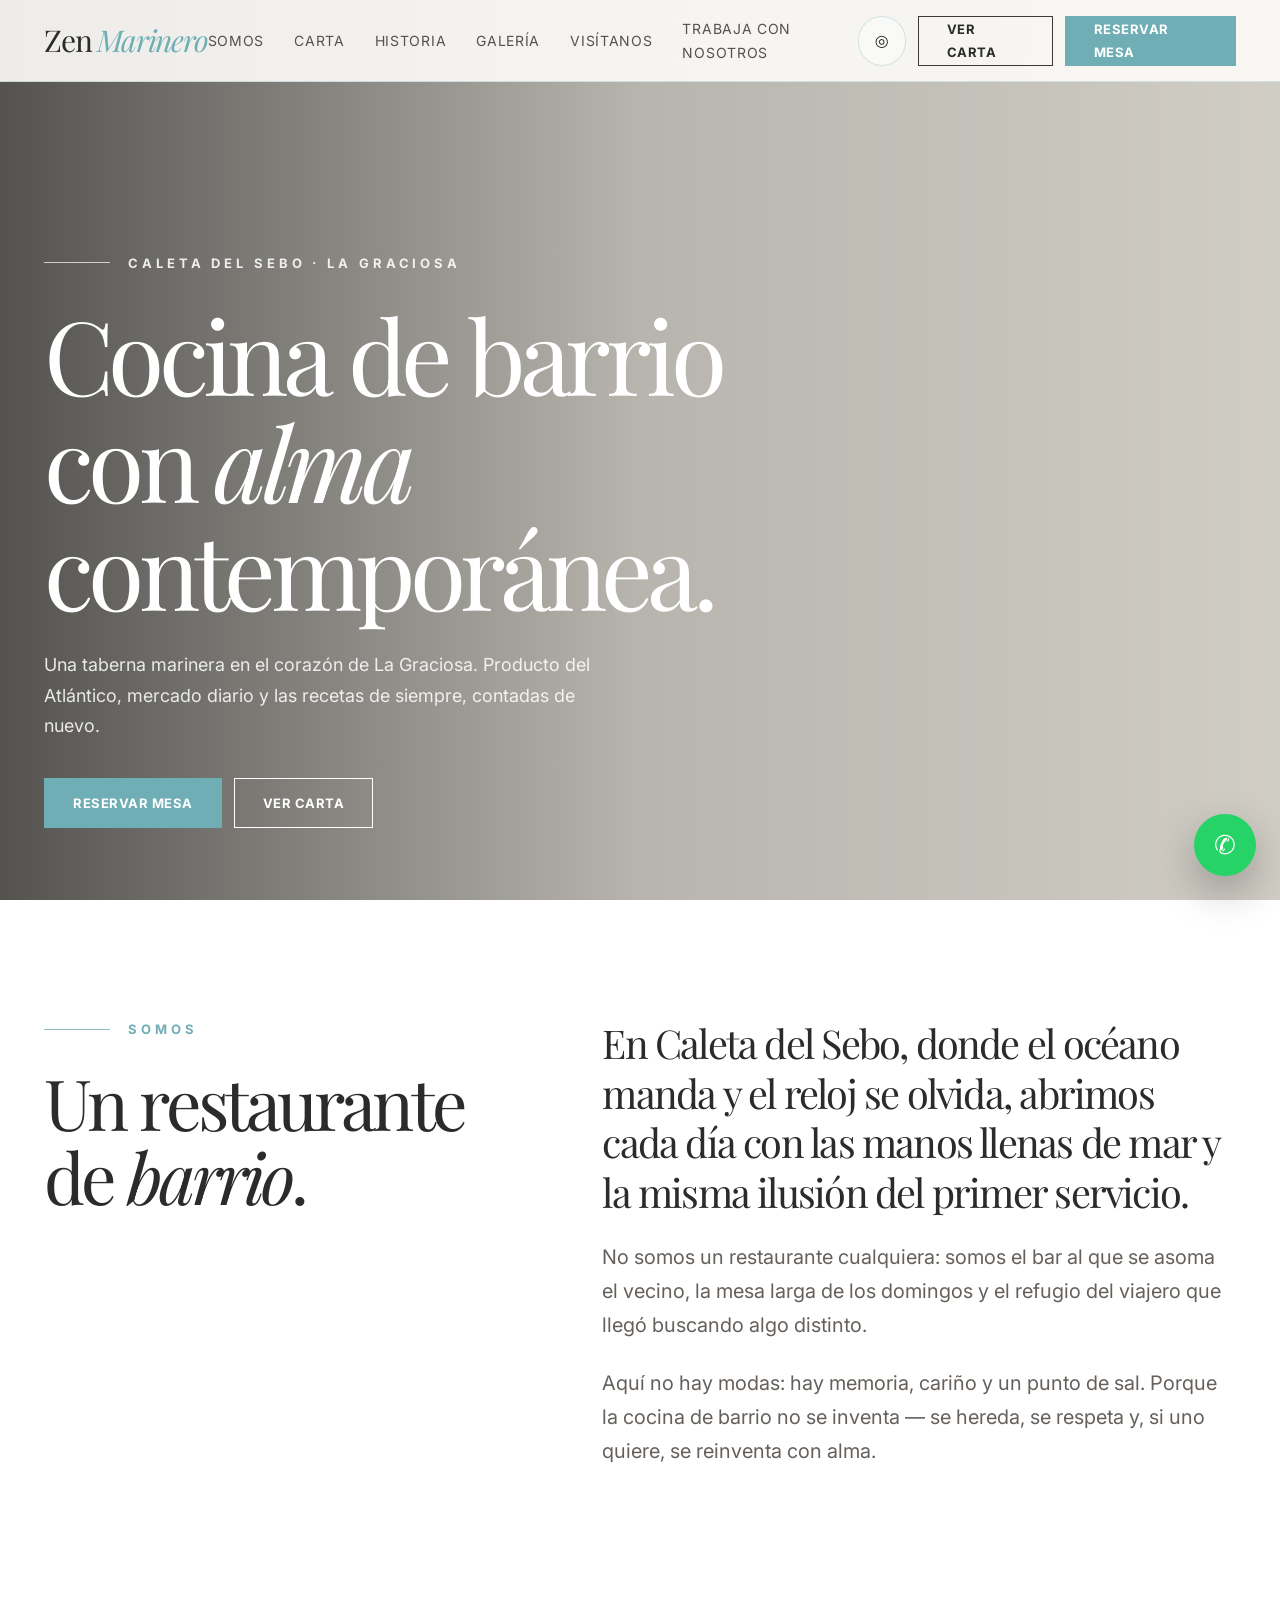
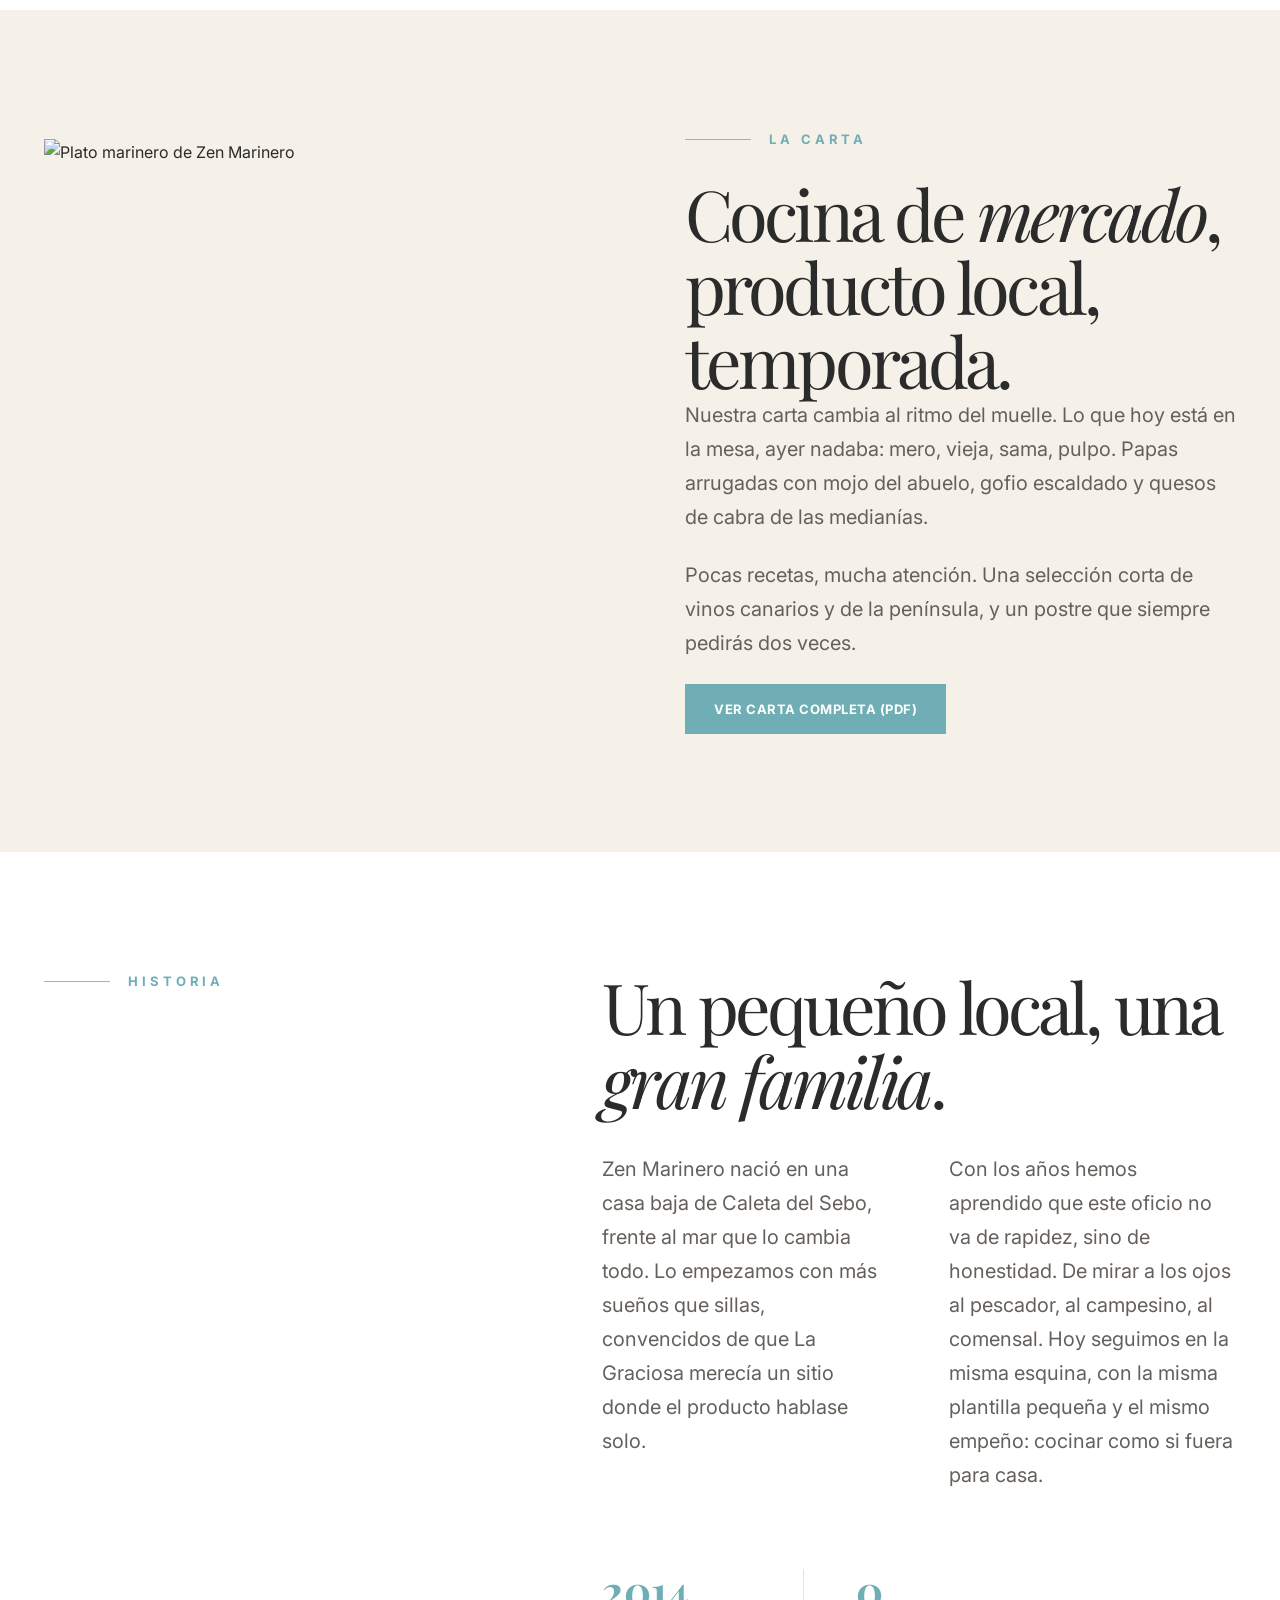
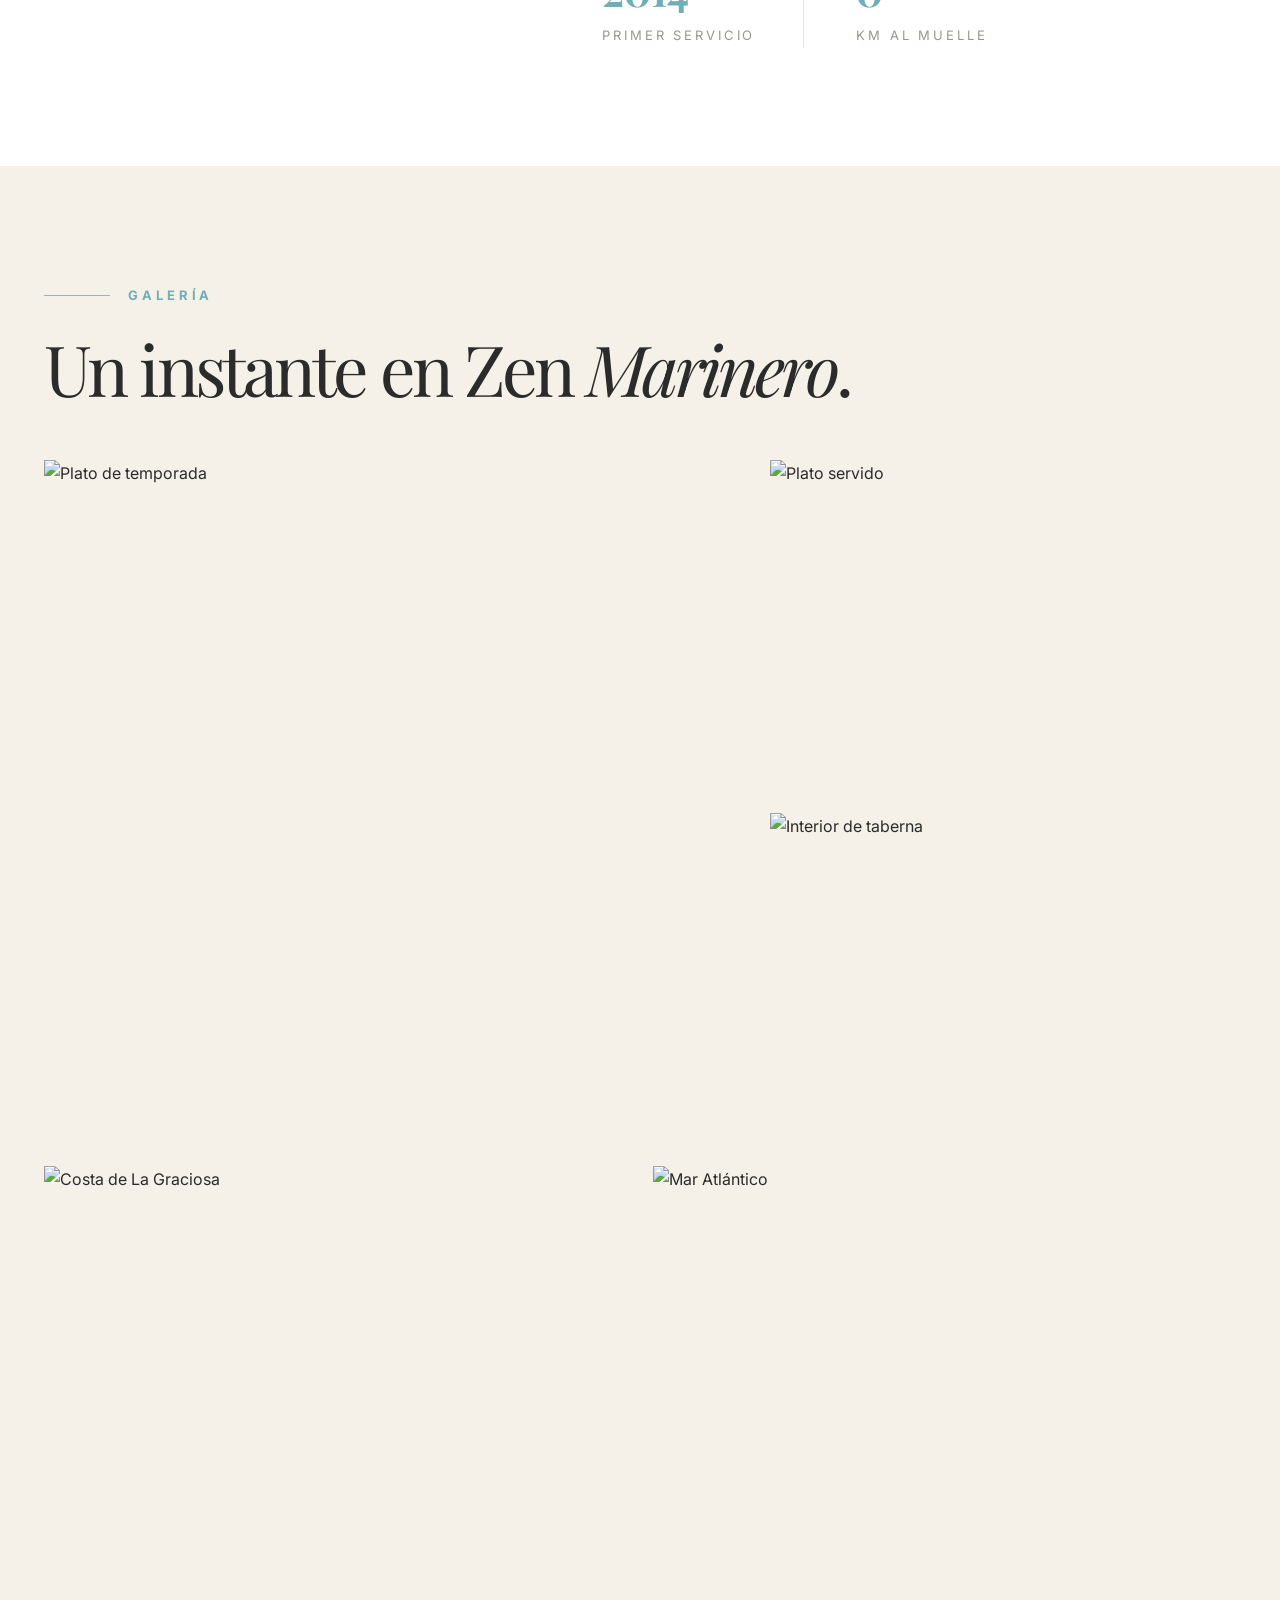
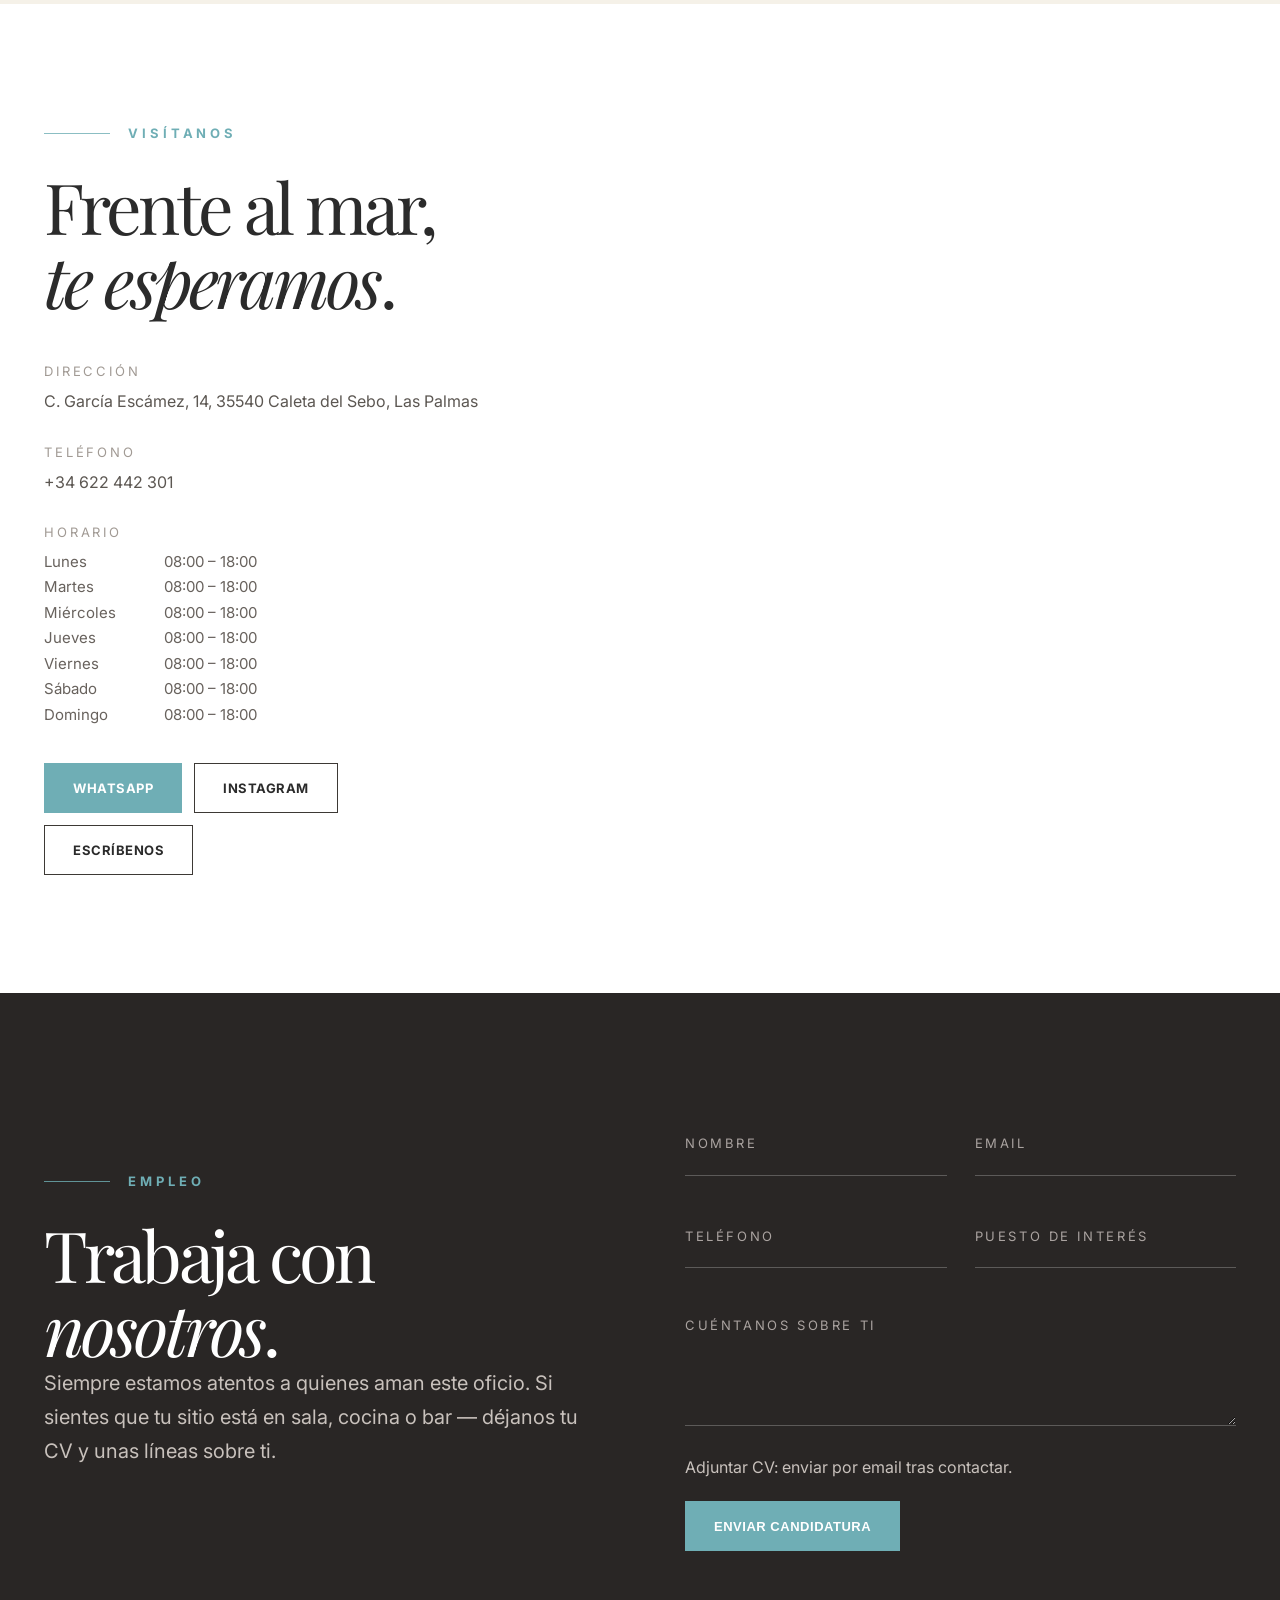
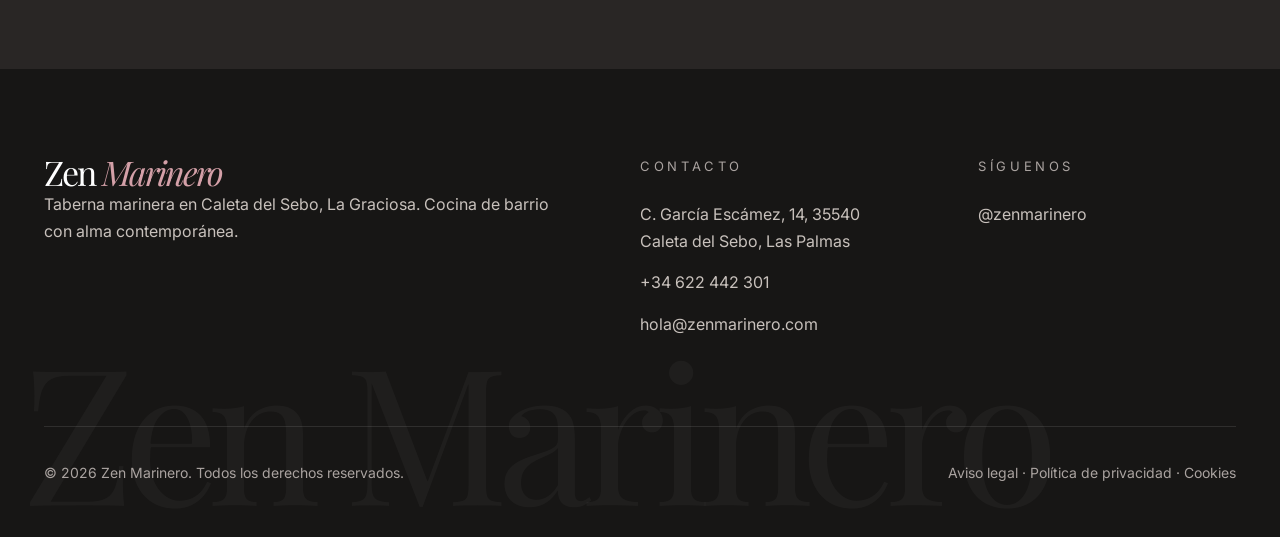
==== commit 3647b621: "Ajustar colores de marca Zen Marinero" ====
--- a/index.html
+++ b/index.html
@@ -12,14 +12,14 @@
 
   <style>
     :root {
-      --cream: #f3ece1;
-      --paper: #fbfaf7;
-      --dark: #1c1b1a;
-      --text: #363330;
-      --muted: #77716d;
-      --wine: #873743;
-      --wine-dark: #6f2934;
-      --line: rgba(54, 51, 48, 0.16);
+  --cream: #f5f1e8;
+  --paper: #ffffff;
+  --dark: #2b2b2b;
+  --text: #2b2b2b;
+  --muted: #6f8f94;
+  --wine: #6faeb5;
+  --wine-dark: #4f9299;
+  --line: rgba(111, 174, 181, 0.28);
     }
 
     * { box-sizing: border-box; }
@@ -61,7 +61,7 @@
       white-space: nowrap;
     }
 
-    .logo em { color: var(--wine); font-style: italic; }
+    .logo em { color: #6faeb5; font-style: italic; }
 
     .menu {
       display: flex;
